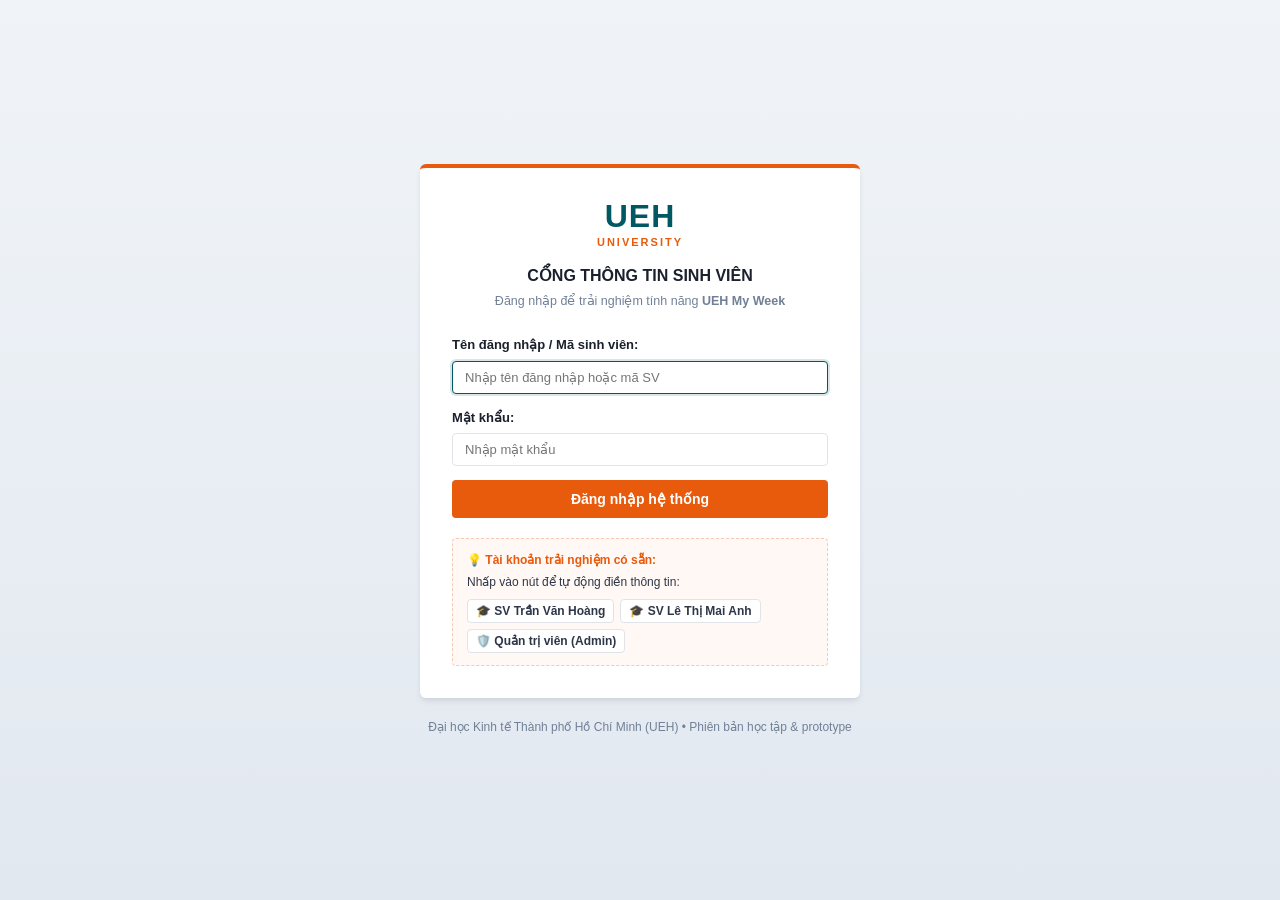
==== src/UEHStudent.Api/wwwroot/admin.html @ 1f5b3be2 "new file:   .gitignore new file:   README.md new file:   UEHStudent.sln" ====
<!DOCTYPE html>
<html lang="vi">
<head>
    <meta charset="UTF-8">
    <meta name="viewport" content="width=device-width, initial-scale=1.0">
    <title>Quản trị hệ thống — UEH Student Portal</title>
    <link rel="stylesheet" href="css/styles.css">
    <style>
        .admin-nav-tabs {
            display: flex;
            gap: 4px;
            border-bottom: 2px solid var(--ueh-teal);
            margin-bottom: 20px;
        }
        .admin-nav-item {
            padding: 10px 18px;
            font-size: 13.5px;
            font-weight: 600;
            color: var(--ueh-text-muted);
            cursor: pointer;
            border-top-left-radius: var(--radius-sm);
            border-top-right-radius: var(--radius-sm);
            background: #f1f5f9;
            transition: all 0.15s;
        }
        .admin-nav-item.active {
            background: var(--ueh-teal);
            color: var(--ueh-white);
        }
        .admin-grid {
            display: grid;
            grid-template-columns: 320px 1fr;
            gap: 20px;
        }
        @media (max-width: 960px) {
            .admin-grid { grid-template-columns: 1fr; }
        }
    </style>
</head>
<body>
    <!-- Top Header -->
    <header class="top-header">
        <div class="logo-container">
            <div class="logo-text">
                <span class="logo-main">UEH</span>
                <span class="logo-sub">UNIVERSITY</span>
            </div>
            <div style="height: 28px; width: 1px; background: var(--ueh-border); margin: 0 8px;"></div>
            <span style="font-weight: 700; color: var(--ueh-teal); font-size: 15px;">
                TRANG QUẢN TRỊ DỮ LIỆU ĐÀO TẠO
            </span>
        </div>

        <div style="display: flex; align-items: center; gap: 14px;">
            <a href="index.html" class="btn btn-outline btn-sm">🎓 Về cổng sinh viên</a>
            <span id="admin-user-badge" style="font-weight: 600; color: var(--ueh-teal);">Admin</span>
            <button class="btn btn-outline-danger btn-sm" onclick="ApiClient.logout()">Đăng xuất</button>
        </div>
    </header>

    <!-- Admin Main Body -->
    <main style="max-width: 1440px; margin: 20px auto; padding: 0 20px;">
        <div class="admin-nav-tabs">
            <div class="admin-nav-item active" data-admin-tab="schedules" onclick="AdminModule.switchAdminTab('schedules')">
                📚 Quản lý Lịch học
            </div>
            <div class="admin-nav-item" data-admin-tab="exams" onclick="AdminModule.switchAdminTab('exams')">
                📝 Quản lý Lịch thi
            </div>
            <div class="admin-nav-item" data-admin-tab="announcements" onclick="AdminModule.switchAdminTab('announcements')">
                📢 Quản lý Thông báo
            </div>
            <div class="admin-nav-item" data-admin-tab="events" onclick="AdminModule.switchAdminTab('events')">
                🎪 Quản lý Sự kiện UEH
            </div>
        </div>

        <!-- Tab 1: Schedules -->
        <div id="admin-tab-schedules" class="admin-tab-pane">
            <div class="admin-grid">
                <div class="main-content-card">
                    <h3 style="font-size: 14px; font-weight: 700; color: var(--ueh-teal); margin-bottom: 12px; border-bottom: 1px solid var(--ueh-border); padding-bottom: 6px;">
                        + Thêm quy tắc lịch học
                    </h3>
                    <form id="form-create-sched" onsubmit="AdminModule.createSchedule(event)">
                        <div class="form-group">
                            <label class="form-label">Lớp học phần:</label>
                            <select id="sched-class-id" class="form-control" required>
                                <option value="1">28C1TEC5500183B01 — Tư duy thiết kế</option>
                                <option value="2">28C1MAT5801360101 — Tính toán thống kê</option>
                                <option value="3">28C1MIS50110001 — Tính toán động kế</option>
                                <option value="4">28C1PUF6041030101 — Nguyên lý kế toán</option>
                                <option value="5">28C1BUS30120001 — Quản trị học</option>
                            </select>
                        </div>
                        <div class="form-group">
                            <label class="form-label">Thứ trong tuần:</label>
                            <select id="sched-day" class="form-control" required>
                                <option value="1">Thứ Hai</option>
                                <option value="2">Thứ Ba</option>
                                <option value="3">Thứ Tư</option>
                                <option value="4">Thứ Năm</option>
                                <option value="5">Thứ Sáu</option>
                                <option value="6">Thứ Bảy</option>
                                <option value="7">Chủ Nhật</option>
                            </select>
                        </div>
                        <div style="display: grid; grid-template-columns: 1fr 1fr; gap: 8px;">
                            <div class="form-group">
                                <label class="form-label">Giờ bắt đầu:</label>
                                <input type="time" id="sched-start-time" class="form-control" value="07:30" required>
                            </div>
                            <div class="form-group">
                                <label class="form-label">Giờ kết thúc:</label>
                                <input type="time" id="sched-end-time" class="form-control" value="11:30" required>
                            </div>
                        </div>
                        <div class="form-group">
                            <label class="form-label">Phòng học:</label>
                            <input type="text" id="sched-room" class="form-control" placeholder="VD: N2-508">
                        </div>
                        <div class="form-group">
                            <label class="form-label">Giảng viên phụ trách:</label>
                            <input type="text" id="sched-instructor" class="form-control" placeholder="VD: TS. Nguyễn Văn A">
                        </div>
                        <div style="display: grid; grid-template-columns: 1fr 1fr; gap: 8px;">
                            <div class="form-group">
                                <label class="form-label">Từ ngày:</label>
                                <input type="date" id="sched-start-date" class="form-control" value="2026-09-07" required>
                            </div>
                            <div class="form-group">
                                <label class="form-label">Đến ngày:</label>
                                <input type="date" id="sched-end-date" class="form-control" value="2027-01-17" required>
                            </div>
                        </div>
                        <button type="submit" class="btn btn-orange" style="width: 100%;">Lưu quy tắc lịch học</button>
                    </form>
                </div>

                <div class="main-content-card">
                    <h3 style="font-size: 14px; font-weight: 700; color: var(--ueh-teal); margin-bottom: 12px;">
                        Danh sách các quy tắc lịch học hiện có
                    </h3>
                    <div class="table-responsive">
                        <table class="ueh-table">
                            <thead>
                                <tr>
                                    <th>Mã LHP</th>
                                    <th>Tên học phần</th>
                                    <th>Thứ</th>
                                    <th>Giờ học</th>
                                    <th>Phòng</th>
                                    <th>Giảng viên</th>
                                    <th style="text-align: center;">Thao tác</th>
                                </tr>
                            </thead>
                            <tbody id="admin-schedules-tbody"></tbody>
                        </table>
                    </div>
                </div>
            </div>
        </div>

        <!-- Tab 2: Exams -->
        <div id="admin-tab-exams" class="admin-tab-pane" style="display: none;">
            <div class="admin-grid">
                <div class="main-content-card">
                    <h3 style="font-size: 14px; font-weight: 700; color: var(--ueh-teal); margin-bottom: 12px; border-bottom: 1px solid var(--ueh-border); padding-bottom: 6px;">
                        + Thêm lịch thi mới
                    </h3>
                    <form id="form-create-exam" onsubmit="AdminModule.createExam(event)">
                        <div class="form-group">
                            <label class="form-label">Lớp học phần thi:</label>
                            <select id="exam-class-id" class="form-control" required>
                                <option value="1">28C1TEC5500183B01 — Tư duy thiết kế</option>
                                <option value="2">28C1MAT5801360101 — Tính toán thống kê</option>
                                <option value="3">28C1MIS50110001 — Tính toán động kế</option>
                                <option value="4">28C1PUF6041030101 — Nguyên lý kế toán</option>
                                <option value="5">28C1BUS30120001 — Quản trị học</option>
                            </select>
                        </div>
                        <div class="form-group">
                            <label class="form-label">Ngày thi:</label>
                            <input type="date" id="exam-date" class="form-control" value="2026-11-25" required>
                        </div>
                        <div style="display: grid; grid-template-columns: 1fr 1fr; gap: 8px;">
                            <div class="form-group">
                                <label class="form-label">Giờ bắt đầu:</label>
                                <input type="time" id="exam-start-time" class="form-control" value="08:00" required>
                            </div>
                            <div class="form-group">
                                <label class="form-label">Giờ kết thúc:</label>
                                <input type="time" id="exam-end-time" class="form-control" value="10:00">
                            </div>
                        </div>
                        <div class="form-group">
                            <label class="form-label">Phòng thi & Địa điểm:</label>
                            <input type="text" id="exam-room" class="form-control" placeholder="Phòng (VD: N2-301)">
                            <input type="text" id="exam-location" class="form-control" style="margin-top: 6px;" value="UEH Nguyễn Văn Linh">
                        </div>
                        <div class="form-group">
                            <label class="form-label">Hình thức thi:</label>
                            <select id="exam-form" class="form-control">
                                <option value="Tự luận">Tự luận</option>
                                <option value="Trắc nghiệm">Trắc nghiệm</option>
                                <option value="Dự án">Dự án</option>
                                <option value="Vấn đáp">Vấn đáp</option>
                            </select>
                        </div>
                        <div class="form-group">
                            <label class="form-label">Ghi chú phòng thi:</label>
                            <input type="text" id="exam-notes" class="form-control" placeholder="Ghi chú thêm nếu có">
                        </div>
                        <button type="submit" class="btn btn-orange" style="width: 100%;">Tạo lịch thi</button>
                    </form>
                </div>

                <div class="main-content-card">
                    <h3 style="font-size: 14px; font-weight: 700; color: var(--ueh-teal); margin-bottom: 12px;">
                        Danh sách lịch thi sinh viên
                    </h3>
                    <div class="table-responsive">
                        <table class="ueh-table">
                            <thead>
                                <tr>
                                    <th>Mã LHP</th>
                                    <th>Tên học phần</th>
                                    <th>Ngày thi</th>
                                    <th>Giờ thi</th>
                                    <th>Phòng</th>
                                    <th>Địa điểm</th>
                                    <th>Hình thức</th>
                                    <th style="text-align: center;">Thao tác</th>
                                </tr>
                            </thead>
                            <tbody id="admin-exams-tbody"></tbody>
                        </table>
                    </div>
                </div>
            </div>
        </div>

        <!-- Tab 3: Announcements -->
        <div id="admin-tab-announcements" class="admin-tab-pane" style="display: none;">
            <div class="admin-grid">
                <div class="main-content-card">
                    <h3 style="font-size: 14px; font-weight: 700; color: var(--ueh-teal); margin-bottom: 12px; border-bottom: 1px solid var(--ueh-border); padding-bottom: 6px;">
                        + Đăng thông báo mới
                    </h3>
                    <form id="form-create-ann" onsubmit="AdminModule.createAnnouncement(event)">
                        <div class="form-group">
                            <label class="form-label">Tiêu đề thông báo:</label>
                            <input type="text" id="ann-title" class="form-control" placeholder="Nhập tiêu đề thông báo" required>
                        </div>
                        <div class="form-group">
                            <label class="form-label">Loại thông báo:</label>
                            <select id="ann-category" class="form-control">
                                <option value="Đăng ký học phần">Đăng ký học phần</option>
                                <option value="Lịch học">Lịch học</option>
                                <option value="Lịch thi">Lịch thi</option>
                                <option value="Nộp chứng chỉ">Nộp chứng chỉ</option>
                                <option value="Học vụ và thủ tục">Học vụ và thủ tục</option>
                                <option value="Hoạt động sinh viên">Hoạt động sinh viên</option>
                                <option value="Thông báo chung">Thông báo chung</option>
                            </select>
                        </div>
                        <div class="form-group">
                            <label class="form-label">Đơn vị / Người gửi:</label>
                            <input type="text" id="ann-issuer" class="form-control" value="Phòng Đào tạo" required>
                        </div>
                        <div class="form-group">
                            <label class="form-label">Mức độ ưu tiên:</label>
                            <select id="ann-priority" class="form-control">
                                <option value="Normal">Normal — Bình thường</option>
                                <option value="High">High — Quan trọng</option>
                                <option value="Urgent">Urgent — Khẩn cấp</option>
                            </select>
                        </div>
                        <div class="form-group">
                            <label class="form-label">Hạn chót nếu có (Deadline):</label>
                            <input type="datetime-local" id="ann-deadline" class="form-control">
                        </div>
                        <div class="form-group">
                            <label class="form-label">Tóm tắt ngắn:</label>
                            <input type="text" id="ann-summary" class="form-control" placeholder="Tóm tắt 1-2 câu hiển thị trên My Week">
                        </div>
                        <div class="form-group">
                            <label class="form-label">Nội dung chi tiết:</label>
                            <textarea id="ann-content" class="form-control" rows="4" placeholder="Nội dung đầy đủ của thông báo..."></textarea>
                        </div>
                        <button type="submit" class="btn btn-orange" style="width: 100%;">Đăng thông báo</button>
                    </form>
                </div>

                <div class="main-content-card">
                    <h3 style="font-size: 14px; font-weight: 700; color: var(--ueh-teal); margin-bottom: 12px;">
                        Tất cả thông báo đã đăng
                    </h3>
                    <div class="table-responsive">
                        <table class="ueh-table">
                            <thead>
                                <tr>
                                    <th>Tiêu đề</th>
                                    <th>Loại</th>
                                    <th>Người gửi</th>
                                    <th>Ưu tiên</th>
                                    <th>Hạn chót</th>
                                    <th style="text-align: center;">Thao tác</th>
                                </tr>
                            </thead>
                            <tbody id="admin-ann-tbody"></tbody>
                        </table>
                    </div>
                </div>
            </div>
        </div>

        <!-- Tab 4: Events -->
        <div id="admin-tab-events" class="admin-tab-pane" style="display: none;">
            <div class="admin-grid">
                <div class="main-content-card">
                    <h3 style="font-size: 14px; font-weight: 700; color: var(--ueh-teal); margin-bottom: 12px; border-bottom: 1px solid var(--ueh-border); padding-bottom: 6px;">
                        + Tạo hoạt động / sự kiện UEH
                    </h3>
                    <form id="form-create-event" onsubmit="AdminModule.createEvent(event)">
                        <div class="form-group">
                            <label class="form-label">Tên sự kiện / workshop:</label>
                            <input type="text" id="evt-title" class="form-control" placeholder="VD: Workshop Kỹ năng đàm phán" required>
                        </div>
                        <div class="form-group">
                            <label class="form-label">Thể loại:</label>
                            <select id="evt-category" class="form-control">
                                <option value="Workshop">Workshop</option>
                                <option value="Tuyển dụng">Tuyển dụng / Career Fair</option>
                                <option value="Seminar">Seminar học thuật</option>
                                <option value="Thể thao">Thể thao & Rèn luyện</option>
                                <option value="Văn nghệ">Văn nghệ / Giao lưu</option>
                            </select>
                        </div>
                        <div style="display: grid; grid-template-columns: 1fr 1fr; gap: 8px;">
                            <div class="form-group">
                                <label class="form-label">Thời gian bắt đầu:</label>
                                <input type="datetime-local" id="evt-start" class="form-control" value="2026-10-17T09:00" required>
                            </div>
                            <div class="form-group">
                                <label class="form-label">Thời gian kết thúc:</label>
                                <input type="datetime-local" id="evt-end" class="form-control" value="2026-10-17T11:30" required>
                            </div>
                        </div>
                        <div class="form-group">
                            <label class="form-label">Địa điểm tổ chức:</label>
                            <input type="text" id="evt-location" class="form-control" value="Hội trường A, Cơ sở Nguyễn Văn Linh" required>
                        </div>
                        <div style="display: grid; grid-template-columns: 1fr 1fr; gap: 8px;">
                            <div class="form-group">
                                <label class="form-label">Hạn đăng ký:</label>
                                <input type="datetime-local" id="evt-deadline" class="form-control" value="2026-10-16T18:00">
                            </div>
                            <div class="form-group">
                                <label class="form-label">Số lượng tối đa:</label>
                                <input type="number" id="evt-max" class="form-control" value="100">
                            </div>
                        </div>
                        <div class="form-group">
                            <label class="form-label">Mô tả sự kiện:</label>
                            <textarea id="evt-desc" class="form-control" rows="3" placeholder="Mô tả nội dung chương trình..."></textarea>
                        </div>
                        <button type="submit" class="btn btn-orange" style="width: 100%;">Tạo sự kiện UEH</button>
                    </form>
                </div>

                <div class="main-content-card">
                    <h3 style="font-size: 14px; font-weight: 700; color: var(--ueh-teal); margin-bottom: 12px;">
                        Tất cả sự kiện & Số lượng đăng ký
                    </h3>
                    <div class="table-responsive">
                        <table class="ueh-table">
                            <thead>
                                <tr>
                                    <th>Tên sự kiện</th>
                                    <th>Loại</th>
                                    <th>Thời gian</th>
                                    <th>Địa điểm</th>
                                    <th style="text-align: center;">Đăng ký / Tối đa</th>
                                    <th>Hạn đăng ký</th>
                                    <th style="text-align: center;">Thao tác</th>
                                </tr>
                            </thead>
                            <tbody id="admin-events-tbody"></tbody>
                        </table>
                    </div>
                </div>
            </div>
        </div>
    </main>

    <script src="js/api-client.js"></script>
    <script src="js/admin.js"></script>
    <script>
        document.addEventListener('DOMContentLoaded', () => {
            AdminModule.init();
        });
    </script>
</body>
</html>
---- src/UEHStudent.Api/wwwroot/css/styles.css ----
/* ========================================================
   UEH Student & My Week Portal Stylesheet
   Designed based on UEH Student reference identity
   Primary: White, Dark Teal (#005863), UEH Orange (#E85A0C)
   ======================================================== */

:root {
    --ueh-teal: #005863;
    --ueh-teal-dark: #00454e;
    --ueh-teal-light: #0d707c;
    --ueh-orange: #e85a0c;
    --ueh-orange-light: #fef4ee;
    --ueh-orange-border: #f8c9b2;
    --ueh-gray-bg: #f4f6f8;
    --ueh-border: #e0e4e8;
    --ueh-border-light: #eef1f4;
    --ueh-text: #2d3748;
    --ueh-text-muted: #718096;
    --ueh-text-dark: #1a202c;
    --ueh-white: #ffffff;
    --ueh-blue: #0284c7;
    --ueh-blue-bg: #e0f2fe;
    --ueh-green: #16a34a;
    --ueh-green-bg: #dcfce7;
    --ueh-red: #dc2626;
    --ueh-red-bg: #fee2e2;
    --ueh-purple: #7c3aed;
    --ueh-purple-bg: #f3e8ff;
    --font-stack: -apple-system, BlinkMacSystemFont, "Segoe UI", Roboto, "Helvetica Neue", Arial, sans-serif;
    --shadow-sm: 0 1px 2px 0 rgba(0, 0, 0, 0.05);
    --shadow-md: 0 4px 6px -1px rgba(0, 0, 0, 0.08), 0 2px 4px -1px rgba(0, 0, 0, 0.04);
    --radius-sm: 4px;
    --radius-md: 6px;
    --radius-lg: 8px;
}

* {
    box-sizing: border-box;
    margin: 0;
    padding: 0;
}

body {
    font-family: var(--font-stack);
    background-color: var(--ueh-gray-bg);
    color: var(--ueh-text);
    font-size: 14px;
    line-height: 1.5;
    -webkit-font-smoothing: antialiased;
}

/* Header & Top Bar */
.top-header {
    background: var(--ueh-white);
    border-bottom: 2px solid var(--ueh-orange);
    padding: 8px 24px;
    display: flex;
    justify-content: space-between;
    align-items: center;
}

.logo-container {
    display: flex;
    align-items: center;
    gap: 12px;
}

.logo-text {
    display: flex;
    flex-direction: column;
}

.logo-main {
    font-size: 26px;
    font-weight: 900;
    color: var(--ueh-teal);
    letter-spacing: 1px;
    line-height: 1;
}

.logo-sub {
    font-size: 10px;
    font-weight: 700;
    color: var(--ueh-orange);
    letter-spacing: 2px;
    text-transform: uppercase;
}

.top-nav {
    background: var(--ueh-teal);
    color: var(--ueh-white);
    padding: 0 24px;
    display: flex;
    justify-content: space-between;
    align-items: center;
    min-height: 40px;
}

.nav-links {
    display: flex;
    list-style: none;
    gap: 4px;
}

.nav-item a {
    color: #e2e8f0;
    text-decoration: none;
    padding: 10px 14px;
    display: inline-block;
    font-size: 13px;
    font-weight: 500;
    transition: background-color 0.15s, color 0.15s;
}

.nav-item a:hover {
    background-color: var(--ueh-teal-light);
    color: #ffffff;
}

.nav-item.active a {
    background-color: var(--ueh-teal-dark);
    color: #ffffff;
    font-weight: 700;
    border-bottom: 3px solid var(--ueh-orange);
}

.nav-user {
    display: flex;
    align-items: center;
    gap: 16px;
    font-size: 13px;
}

.user-badge {
    color: #ffffff;
    font-weight: 600;
}

.btn-link-light {
    color: #ffd8bf;
    background: transparent;
    border: none;
    cursor: pointer;
    font-size: 13px;
    text-decoration: underline;
}

.btn-link-light:hover {
    color: #ffffff;
}

/* Layout */
.app-container {
    display: flex;
    max-width: 1440px;
    margin: 16px auto;
    padding: 0 16px;
    gap: 16px;
}

/* Sidebar */
.app-sidebar {
    width: 250px;
    flex-shrink: 0;
}

.sidebar-box {
    background: var(--ueh-white);
    border: 1px solid var(--ueh-border);
    border-radius: var(--radius-sm);
    margin-bottom: 16px;
    overflow: hidden;
}

.sidebar-box-header {
    background: #fff8f5;
    border-bottom: 1px solid var(--ueh-orange-border);
    padding: 10px 14px;
    font-size: 13px;
    font-weight: 700;
    color: var(--ueh-orange);
    display: flex;
    align-items: center;
    gap: 8px;
}

.sidebar-menu {
    list-style: none;
}

.sidebar-menu-item {
    border-bottom: 1px solid var(--ueh-border-light);
}

.sidebar-menu-item:last-child {
    border-bottom: none;
}

.sidebar-menu-item a {
    display: flex;
    align-items: center;
    justify-content: space-between;
    padding: 10px 14px;
    color: var(--ueh-text);
    text-decoration: none;
    font-size: 13px;
    transition: background 0.15s;
}

.sidebar-menu-item a:hover {
    background: #f8fafc;
    color: var(--ueh-teal);
}

.sidebar-menu-item.active a {
    background: #eef8f9;
    color: var(--ueh-teal);
    font-weight: 700;
    border-left: 3px solid var(--ueh-teal);
}

.badge-count {
    background: var(--ueh-red);
    color: var(--ueh-white);
    border-radius: 10px;
    padding: 2px 7px;
    font-size: 11px;
    font-weight: 700;
}

/* Main Content Area */
.app-main {
    flex-grow: 1;
    min-width: 0;
}

.main-content-card {
    background: var(--ueh-white);
    border: 1px solid var(--ueh-border);
    border-radius: var(--radius-sm);
    padding: 20px;
    margin-bottom: 16px;
}

/* Section Header */
.section-title-bar {
    display: flex;
    justify-content: space-between;
    align-items: center;
    padding-bottom: 14px;
    margin-bottom: 16px;
    border-bottom: 2px solid var(--ueh-teal);
}

.section-title-bar h2 {
    font-size: 18px;
    font-weight: 700;
    color: var(--ueh-teal);
    display: flex;
    align-items: center;
    gap: 8px;
}

/* Week Selector Bar */
.week-selector-bar {
    background: #f8fafc;
    border: 1px solid var(--ueh-border);
    border-radius: var(--radius-sm);
    padding: 12px 16px;
    display: flex;
    flex-wrap: wrap;
    justify-content: space-between;
    align-items: center;
    gap: 12px;
    margin-bottom: 18px;
}

.week-selector-controls {
    display: flex;
    align-items: center;
    gap: 8px;
}

.week-display-badge {
    font-size: 14px;
    font-weight: 700;
    color: var(--ueh-teal);
    background: #eef8f9;
    padding: 6px 14px;
    border-radius: var(--radius-sm);
    border: 1px solid #bce1e5;
}

/* Summary Ribbon */
.summary-ribbon {
    display: grid;
    grid-template-columns: repeat(auto-fit, minmax(180px, 1fr));
    gap: 12px;
    margin-bottom: 20px;
}

.summary-card {
    background: var(--ueh-white);
    border: 1px solid var(--ueh-border);
    border-radius: var(--radius-sm);
    padding: 12px 16px;
    display: flex;
    align-items: center;
    gap: 12px;
    transition: transform 0.15s, box-shadow 0.15s;
}

.summary-card:hover {
    box-shadow: var(--shadow-sm);
}

.summary-icon {
    width: 40px;
    height: 40px;
    border-radius: var(--radius-sm);
    display: flex;
    align-items: center;
    justify-content: center;
    font-size: 20px;
}

.summary-icon.blue { background: var(--ueh-blue-bg); color: var(--ueh-blue); }
.summary-icon.red { background: var(--ueh-red-bg); color: var(--ueh-red); }
.summary-icon.purple { background: var(--ueh-purple-bg); color: var(--ueh-purple); }
.summary-icon.orange { background: var(--ueh-orange-light); color: var(--ueh-orange); }
.summary-icon.teal { background: #eef8f9; color: var(--ueh-teal); }

.summary-info .num {
    font-size: 20px;
    font-weight: 700;
    color: var(--ueh-text-dark);
    line-height: 1.1;
}

.summary-info .label {
    font-size: 12px;
    color: var(--ueh-text-muted);
}

/* Two-column layout in My Week */
.my-week-layout {
    display: grid;
    grid-template-columns: 2fr 1fr;
    gap: 20px;
}

@media (max-width: 1024px) {
    .my-week-layout {
        grid-template-columns: 1fr;
    }
}

/* Days Timeline */
.timeline-container {
    display: flex;
    flex-direction: column;
    gap: 14px;
}

.day-card {
    border: 1px solid var(--ueh-border);
    border-radius: var(--radius-sm);
    background: var(--ueh-white);
    overflow: hidden;
}

.day-card.is-today {
    border-color: var(--ueh-orange);
    border-width: 1.5px;
}

.day-card-header {
    background: #f8fafc;
    border-bottom: 1px solid var(--ueh-border);
    padding: 8px 14px;
    display: flex;
    justify-content: space-between;
    align-items: center;
    font-size: 13px;
    font-weight: 700;
}

.day-card.is-today .day-card-header {
    background: #fff8f5;
    color: var(--ueh-orange);
}

.day-items-list {
    padding: 10px 14px;
    display: flex;
    flex-direction: column;
    gap: 8px;
}

.timeline-item {
    display: flex;
    align-items: flex-start;
    padding: 10px 12px;
    border-radius: var(--radius-sm);
    border: 1px solid var(--ueh-border-light);
    gap: 12px;
    transition: background 0.15s;
}

.timeline-item:hover {
    background: #f9fbfd;
}

.timeline-item.tag-blue { border-left: 4px solid var(--ueh-blue); }
.timeline-item.tag-red { border-left: 4px solid var(--ueh-red); }
.timeline-item.tag-purple { border-left: 4px solid var(--ueh-purple); }
.timeline-item.tag-orange { border-left: 4px solid var(--ueh-orange); }
.timeline-item.tag-green { border-left: 4px solid var(--ueh-green); }
.timeline-item.tag-teal { border-left: 4px solid var(--ueh-teal); }

.timeline-item-time {
    font-size: 12px;
    font-weight: 700;
    color: var(--ueh-text-muted);
    min-width: 85px;
}

.timeline-item-content {
    flex-grow: 1;
}

.timeline-item-title {
    font-size: 14px;
    font-weight: 600;
    color: var(--ueh-text-dark);
}

.timeline-item-sub {
    font-size: 12px;
    color: var(--ueh-text-muted);
    margin-top: 2px;
}

.badge-tag {
    font-size: 11px;
    padding: 2px 8px;
    border-radius: 10px;
    font-weight: 600;
    white-space: nowrap;
}

.badge-tag.blue { background: var(--ueh-blue-bg); color: var(--ueh-blue); }
.badge-tag.red { background: var(--ueh-red-bg); color: var(--ueh-red); }
.badge-tag.purple { background: var(--ueh-purple-bg); color: var(--ueh-purple); }
.badge-tag.orange { background: var(--ueh-orange-light); color: var(--ueh-orange); }
.badge-tag.green { background: var(--ueh-green-bg); color: var(--ueh-green); }
.badge-tag.teal { background: #eef8f9; color: var(--ueh-teal); }

/* Right Column Panels */
.side-panel {
    border: 1px solid var(--ueh-border);
    border-radius: var(--radius-sm);
    background: var(--ueh-white);
    margin-bottom: 16px;
    overflow: hidden;
}

.side-panel-header {
    background: #f8fafc;
    border-bottom: 1px solid var(--ueh-border);
    padding: 10px 14px;
    font-size: 14px;
    font-weight: 700;
    color: var(--ueh-teal);
    display: flex;
    justify-content: space-between;
    align-items: center;
}

.side-panel-body {
    padding: 12px 14px;
    display: flex;
    flex-direction: column;
    gap: 10px;
    max-height: 480px;
    overflow-y: auto;
}

/* Event Cards */
.event-card {
    border: 1px solid var(--ueh-border-light);
    border-radius: var(--radius-sm);
    padding: 10px 12px;
    display: flex;
    flex-direction: column;
    gap: 6px;
    background: #ffffff;
}

.event-card-title {
    font-size: 13px;
    font-weight: 700;
    color: var(--ueh-text-dark);
}

.event-card-meta {
    font-size: 11px;
    color: var(--ueh-text-muted);
}

/* Notice Cards */
.notice-card {
    border: 1px solid var(--ueh-border-light);
    border-left: 3px solid var(--ueh-orange);
    border-radius: var(--radius-sm);
    padding: 10px 12px;
    background: #ffffff;
}

.notice-card.urgent {
    border-left-color: var(--ueh-red);
    background: #fffafa;
}

.notice-card-title {
    font-size: 13px;
    font-weight: 700;
    color: var(--ueh-text-dark);
    margin-bottom: 4px;
}

.notice-card-date {
    font-size: 11px;
    color: var(--ueh-text-muted);
    display: flex;
    justify-content: space-between;
}

/* Buttons */
.btn {
    display: inline-flex;
    align-items: center;
    justify-content: center;
    gap: 6px;
    padding: 6px 12px;
    font-size: 13px;
    font-weight: 600;
    border-radius: var(--radius-sm);
    border: 1px solid transparent;
    cursor: pointer;
    transition: all 0.15s;
    text-decoration: none;
}

.btn-primary {
    background: var(--ueh-teal);
    color: var(--ueh-white);
}

.btn-primary:hover {
    background: var(--ueh-teal-dark);
}

.btn-orange {
    background: var(--ueh-orange);
    color: var(--ueh-white);
}

.btn-orange:hover {
    background: #c54a07;
}

.btn-outline {
    background: var(--ueh-white);
    border-color: var(--ueh-border);
    color: var(--ueh-text);
}

.btn-outline:hover {
    background: #f1f5f9;
}

.btn-outline-danger {
    background: var(--ueh-white);
    border-color: var(--ueh-red);
    color: var(--ueh-red);
}

.btn-outline-danger:hover {
    background: var(--ueh-red-bg);
}

.btn-sm {
    padding: 4px 8px;
    font-size: 12px;
}

/* Data Tables (Timetable, Exams, Announcements) */
.table-responsive {
    overflow-x: auto;
    margin-top: 12px;
}

.ueh-table {
    width: 100%;
    border-collapse: collapse;
    font-size: 13px;
    border: 1px solid var(--ueh-border);
}

.ueh-table th {
    background: var(--ueh-teal);
    color: var(--ueh-white);
    padding: 8px 10px;
    text-align: left;
    font-weight: 600;
    border: 1px solid #0d707c;
    white-space: nowrap;
}

.ueh-table td {
    padding: 8px 10px;
    border: 1px solid var(--ueh-border);
    vertical-align: middle;
}

.ueh-table tbody tr:nth-child(even) {
    background: #f9fbfd;
}

.ueh-table tbody tr:hover {
    background: #f1f5f9;
}

/* Timetable Matrix Grid (13 Periods x 7 Days) */
.timetable-grid {
    width: 100%;
    border-collapse: collapse;
    font-size: 12px;
}

.timetable-grid th {
    background: var(--ueh-teal);
    color: var(--ueh-white);
    padding: 8px 6px;
    text-align: center;
    border: 1px solid #0d707c;
    font-weight: 600;
}

.timetable-grid th.period-col {
    width: 50px;
}

.timetable-grid td {
    border: 1px solid var(--ueh-border);
    padding: 4px;
    height: 48px;
    vertical-align: top;
}

.timetable-grid td.period-label {
    text-align: center;
    font-weight: 700;
    background: #f8fafc;
    color: var(--ueh-text-muted);
}

.class-block {
    background: #eef8f9;
    border: 1.5px solid var(--ueh-teal);
    border-radius: var(--radius-sm);
    padding: 6px;
    font-size: 11px;
    display: flex;
    flex-direction: column;
    gap: 2px;
}

.class-block-title {
    font-weight: 700;
    color: var(--ueh-teal-dark);
}

.class-block-code {
    color: var(--ueh-orange);
    font-weight: 700;
}

.class-block-details {
    color: var(--ueh-text);
    font-size: 10.5px;
}

/* Form Controls */
.form-group {
    margin-bottom: 14px;
}

.form-label {
    display: block;
    margin-bottom: 6px;
    font-size: 13px;
    font-weight: 600;
    color: var(--ueh-text-dark);
}

.form-control {
    width: 100%;
    padding: 8px 12px;
    border: 1px solid var(--ueh-border);
    border-radius: var(--radius-sm);
    font-size: 13px;
    font-family: inherit;
    transition: border-color 0.15s;
}

.form-control:focus {
    outline: none;
    border-color: var(--ueh-teal);
    box-shadow: 0 0 0 2px rgba(0, 88, 99, 0.15);
}

/* Modal Dialog */
.modal-overlay {
    position: fixed;
    top: 0;
    left: 0;
    right: 0;
    bottom: 0;
    background: rgba(0, 0, 0, 0.5);
    display: flex;
    align-items: center;
    justify-content: center;
    z-index: 1000;
    opacity: 0;
    visibility: hidden;
    transition: opacity 0.2s, visibility 0.2s;
}

.modal-overlay.active {
    opacity: 1;
    visibility: visible;
}

.modal-card {
    background: var(--ueh-white);
    border-radius: var(--radius-md);
    width: 90%;
    max-width: 520px;
    overflow: hidden;
    box-shadow: var(--shadow-md);
}

.modal-header {
    background: #f8fafc;
    border-bottom: 1px solid var(--ueh-border);
    padding: 14px 18px;
    display: flex;
    justify-content: space-between;
    align-items: center;
    font-weight: 700;
    color: var(--ueh-teal);
}

.modal-body {
    padding: 18px;
    max-height: 70vh;
    overflow-y: auto;
}

.modal-footer {
    background: #f8fafc;
    border-top: 1px solid var(--ueh-border);
    padding: 12px 18px;
    display: flex;
    justify-content: flex-end;
    gap: 8px;
}

/* Toast Notifications */
.toast-container {
    position: fixed;
    bottom: 20px;
    right: 20px;
    z-index: 2000;
    display: flex;
    flex-direction: column;
    gap: 8px;
}

.toast {
    padding: 12px 16px;
    border-radius: var(--radius-sm);
    color: var(--ueh-white);
    font-size: 13px;
    font-weight: 500;
    box-shadow: var(--shadow-md);
    display: flex;
    align-items: center;
    gap: 10px;
    min-width: 280px;
    animation: slideIn 0.25s ease-out;
}

.toast.success { background: var(--ueh-green); }
.toast.error { background: var(--ueh-red); }
.toast.info { background: var(--ueh-teal); }

@keyframes slideIn {
    from { transform: translateX(100%); opacity: 0; }
    to { transform: translateX(0); opacity: 1; }
}

/* Empty State */
.empty-state {
    text-align: center;
    padding: 32px 16px;
    color: var(--ueh-text-muted);
}

.empty-state-icon {
    font-size: 36px;
    margin-bottom: 8px;
}

/* Loading Spinner */
.spinner {
    display: inline-block;
    width: 20px;
    height: 20px;
    border: 2px solid rgba(0, 88, 99, 0.2);
    border-radius: 50%;
    border-top-color: var(--ueh-teal);
    animation: spin 0.8s linear infinite;
}

@keyframes spin {
    to { transform: rotate(360deg); }
}
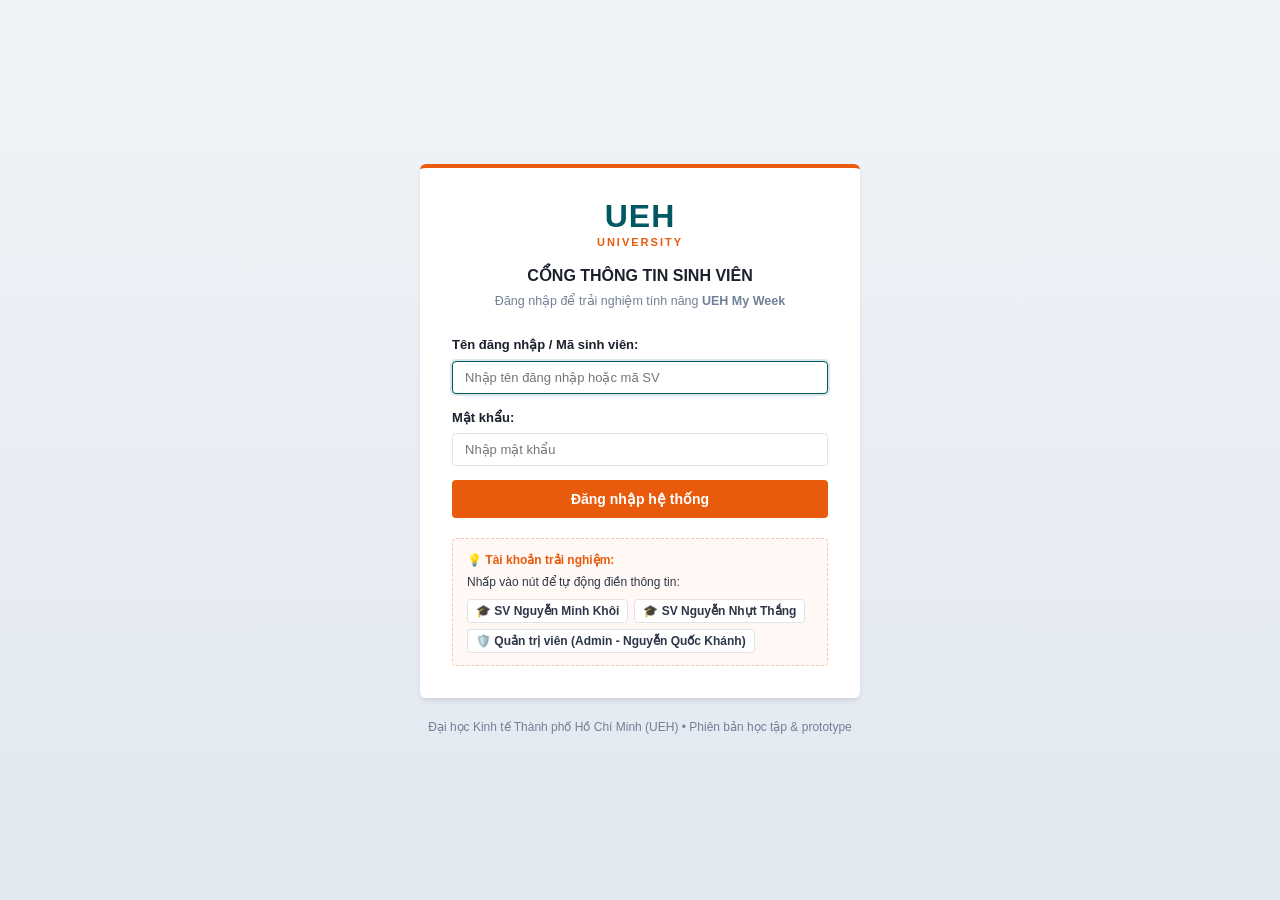
==== commit c1139f13: "feat: complete UEH My Week prototype, update demo accounts, and add instructor test guide" ====
--- a/src/UEHStudent.Api/wwwroot/admin.html
+++ b/src/UEHStudent.Api/wwwroot/admin.html
@@ -29,10 +29,11 @@
         }
         .admin-grid {
             display: grid;
-            grid-template-columns: 320px 1fr;
+            grid-template-columns: 360px 1fr;
             gap: 20px;
+            align-items: start;
         }
-        @media (max-width: 960px) {
+        @media (max-width: 1024px) {
             .admin-grid { grid-template-columns: 1fr; }
         }
     </style>
@@ -123,15 +124,13 @@
                             <label class="form-label">Giảng viên phụ trách:</label>
                             <input type="text" id="sched-instructor" class="form-control" placeholder="VD: TS. Nguyễn Văn A">
                         </div>
-                        <div style="display: grid; grid-template-columns: 1fr 1fr; gap: 8px;">
-                            <div class="form-group">
-                                <label class="form-label">Từ ngày:</label>
-                                <input type="date" id="sched-start-date" class="form-control" value="2026-09-07" required>
-                            </div>
-                            <div class="form-group">
-                                <label class="form-label">Đến ngày:</label>
-                                <input type="date" id="sched-end-date" class="form-control" value="2027-01-17" required>
-                            </div>
+                        <div class="form-group">
+                            <label class="form-label">Áp dụng từ ngày:</label>
+                            <input type="date" id="sched-start-date" class="form-control" value="2026-09-07" required>
+                        </div>
+                        <div class="form-group">
+                            <label class="form-label">Đến ngày:</label>
+                            <input type="date" id="sched-end-date" class="form-control" value="2027-01-17" required>
                         </div>
                         <button type="submit" class="btn btn-orange" style="width: 100%;">Lưu quy tắc lịch học</button>
                     </form>
@@ -337,29 +336,25 @@
                                 <option value="Văn nghệ">Văn nghệ / Giao lưu</option>
                             </select>
                         </div>
-                        <div style="display: grid; grid-template-columns: 1fr 1fr; gap: 8px;">
-                            <div class="form-group">
-                                <label class="form-label">Thời gian bắt đầu:</label>
-                                <input type="datetime-local" id="evt-start" class="form-control" value="2026-10-17T09:00" required>
-                            </div>
-                            <div class="form-group">
-                                <label class="form-label">Thời gian kết thúc:</label>
-                                <input type="datetime-local" id="evt-end" class="form-control" value="2026-10-17T11:30" required>
-                            </div>
+                        <div class="form-group">
+                            <label class="form-label">Thời gian bắt đầu:</label>
+                            <input type="datetime-local" id="evt-start" class="form-control" value="2026-10-17T09:00" required>
+                        </div>
+                        <div class="form-group">
+                            <label class="form-label">Thời gian kết thúc:</label>
+                            <input type="datetime-local" id="evt-end" class="form-control" value="2026-10-17T11:30" required>
                         </div>
                         <div class="form-group">
                             <label class="form-label">Địa điểm tổ chức:</label>
                             <input type="text" id="evt-location" class="form-control" value="Hội trường A, Cơ sở Nguyễn Văn Linh" required>
                         </div>
-                        <div style="display: grid; grid-template-columns: 1fr 1fr; gap: 8px;">
-                            <div class="form-group">
-                                <label class="form-label">Hạn đăng ký:</label>
-                                <input type="datetime-local" id="evt-deadline" class="form-control" value="2026-10-16T18:00">
-                            </div>
-                            <div class="form-group">
-                                <label class="form-label">Số lượng tối đa:</label>
-                                <input type="number" id="evt-max" class="form-control" value="100">
-                            </div>
+                        <div class="form-group">
+                            <label class="form-label">Hạn đăng ký:</label>
+                            <input type="datetime-local" id="evt-deadline" class="form-control" value="2026-10-16T18:00">
+                        </div>
+                        <div class="form-group">
+                            <label class="form-label">Số lượng người tham gia tối đa:</label>
+                            <input type="number" id="evt-max" class="form-control" value="100" min="1" placeholder="Để trống nếu không giới hạn">
                         </div>
                         <div class="form-group">
                             <label class="form-label">Mô tả sự kiện:</label>
--- a/src/UEHStudent.Api/wwwroot/css/styles.css
+++ b/src/UEHStudent.Api/wwwroot/css/styles.css
@@ -707,6 +707,9 @@
 
 .form-control {
     width: 100%;
+    min-width: 0;
+    max-width: 100%;
+    box-sizing: border-box;
     padding: 8px 12px;
     border: 1px solid var(--ueh-border);
     border-radius: var(--radius-sm);
